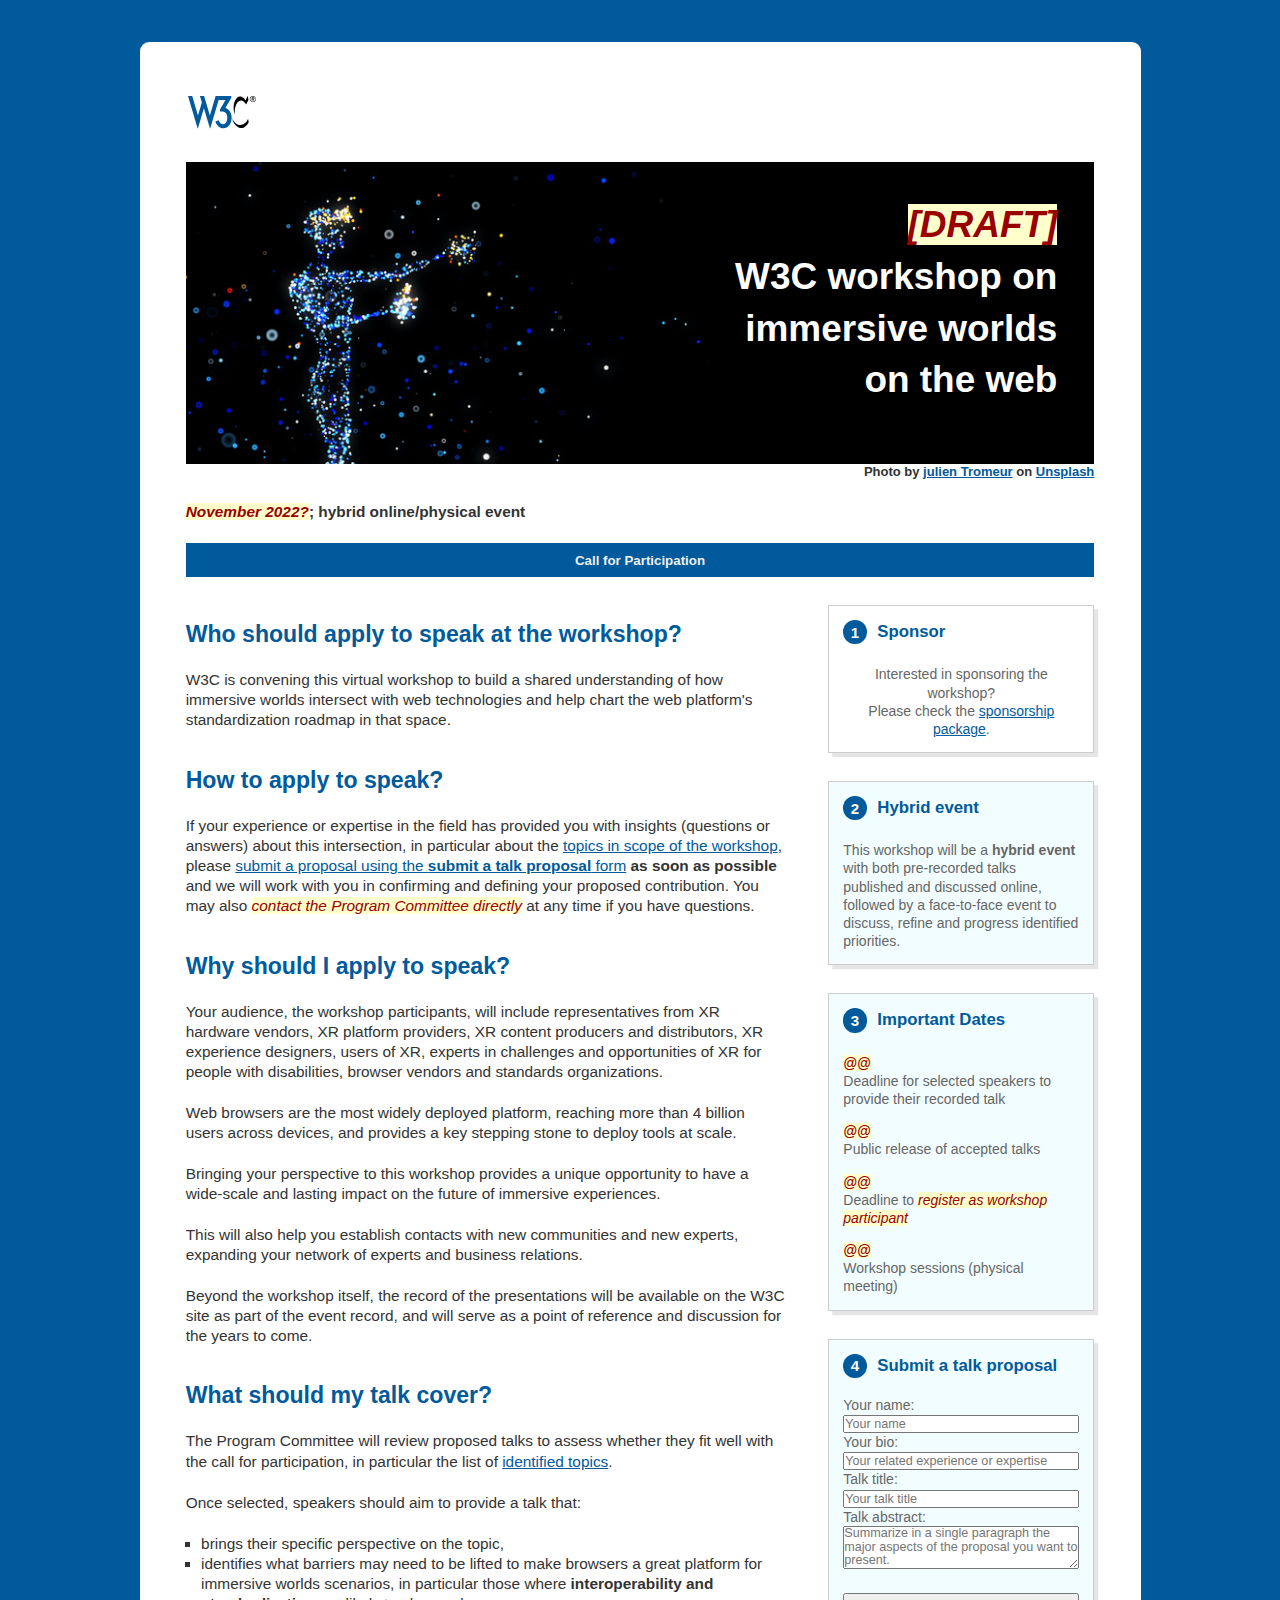
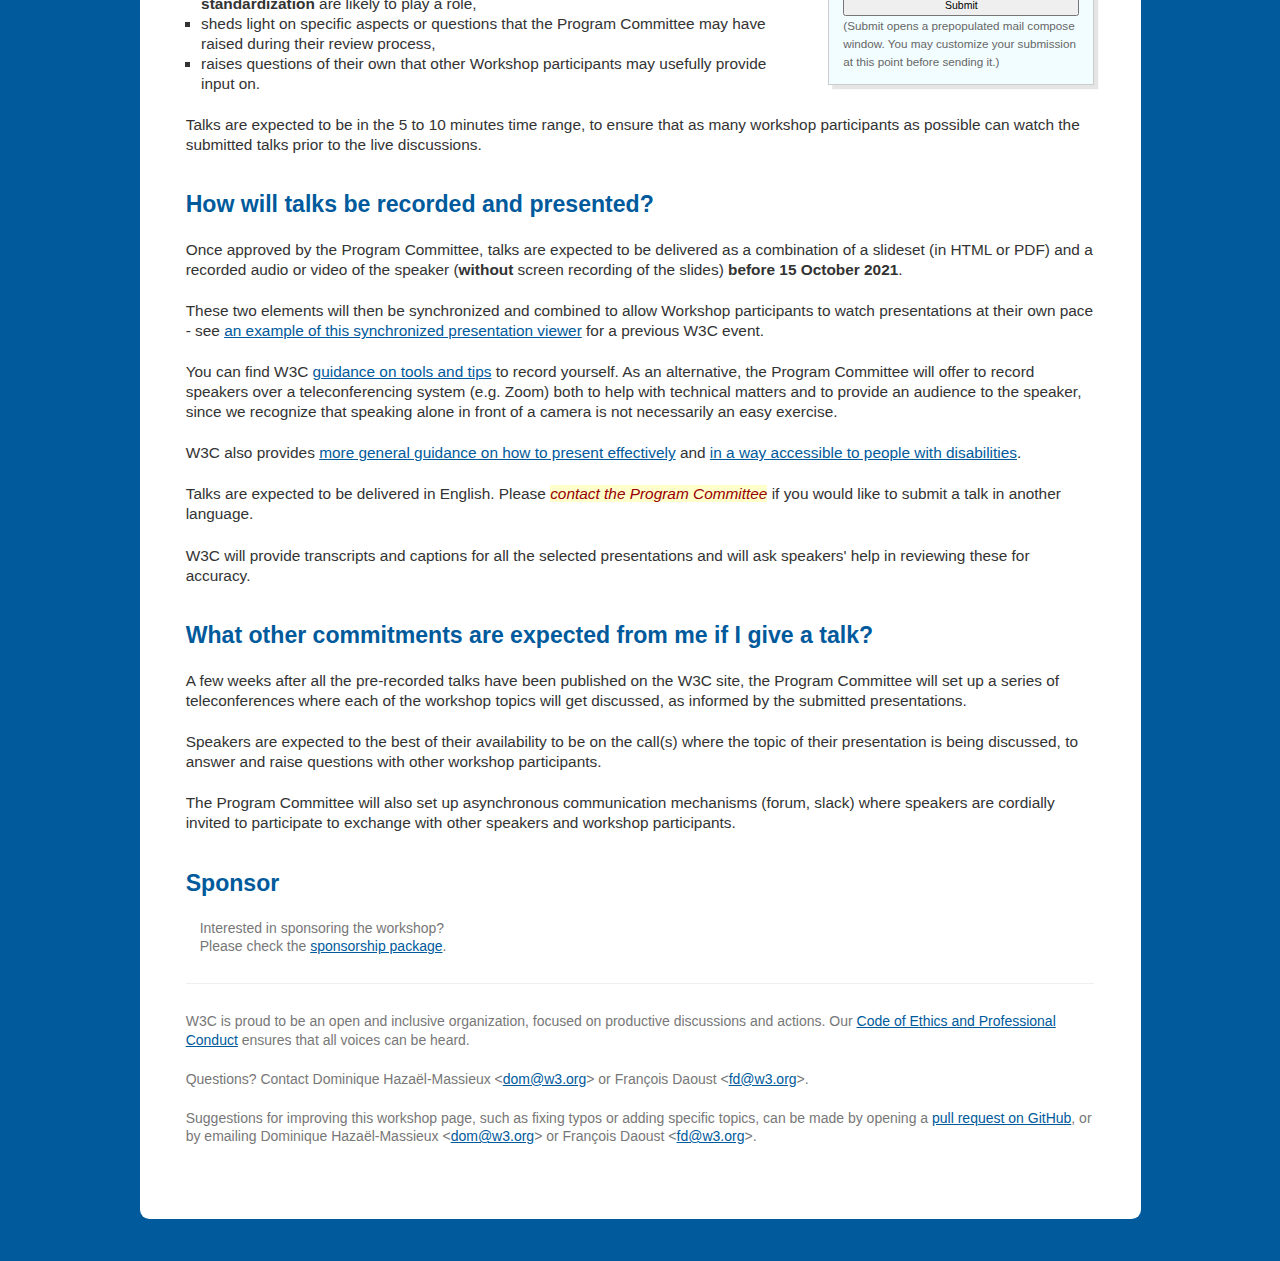
==== speakers.html @ 84b7dded "Skeleton of call for participation" ====
<!DOCTYPE html>
<html lang="en">
  <head>
    <meta charset="utf-8">
    <title>Apply to speak! W3C workshop on immersive worlds on the web</title>
    <meta name="viewport" content="width=device-width, initial-scale=1">
    <link rel="stylesheet" href="style.css">
    <meta name="twitter:site" content="@w3c">
    <meta name="twitter:card" content="summary_large_image">
    <meta property="og:title" content="W3C workshop on immersive worlds on the web">
    <meta property="og:description" content="This workshop connects the web platform and immersive worlds creators and users, and explores evolutions of the web platform to address immersive worlds requirements">
    <meta property="og:image" content="media/immersive-banner-sm.jpg">
  </head>
  <body>
    <header class="header">
      <div id="banner">
        <div>
          <p>
            <a href="https://www.w3.org/"><img alt="W3C" src=
            "media/w3c_home_nb-v.svg" height="48" width="72"></a>
          </p>
          <div class="banner-title">
            <h1>
              <strong class="todo">[DRAFT]</strong><br/>
              W3C workshop on immersive worlds on the web
            </h1>
          </div>
          <p class="attribution">
            <span>Photo by <a href="https://unsplash.com/@julientromeur?utm_source=unsplash&utm_medium=referral&utm_content=creditCopyText">julien Tromeur</a> on <a href="https://unsplash.com/s/photos/metaverse?utm_source=unsplash&amp;utm_medium=referral&amp;utm_content=creditCopyText">Unsplash</a></span>
          </p>
          <p><span class="todo">November 2022?</span>; hybrid online/physical event</p>
        </div>
      </div>
      <nav class="menu" id="menu">
        <ul>
          <li><a href="./">Call for Participation</a></li>
          <!-- <li><a href="talks.html">Pre-recorded talks</a></li>
          <li><a href="agenda.html">Live sessions</a></li>
          <li><a href="report.html">Report</a></li> -->
        </ul>
      </nav>
    </header>
    <aside class="box" id="sponsoring">
      <h2 class="footnote">
        Sponsor
      </h2>
      <p>Interested in sponsoring the workshop?<br/>Please check the <a href="sponsors.html">sponsorship package</a>.</p>
    </aside>
    <aside class="box" id="online">
      <h2 class="footnote">
        Hybrid event
      </h2>
      <p>
        This workshop will be a <b>hybrid event</b> with both pre-recorded talks
        published and discussed online, followed by a face-to-face event to
        discuss, refine and progress identified priorities.
      </p>
    </aside>
    <aside class="box" id="dates">
      <h2 class="footnote">
        Important Dates
      </h2>
      <dl>
        <dt><span class="todo">@@</span></dt>
        <dd>Deadline for selected speakers to provide their recorded talk</dd>

        <dt><span class="todo">@@</span></dt>
        <dd>Public release of accepted talks</dd>

        <dt><span class="todo">@@</span></dt>
        <dd>Deadline to <a class="todo">register as workshop participant</a></dd>

        <dt><span class="todo">@@</span></dt>
        <dd>Workshop sessions (physical meeting)</dd>
      </dl>
    </aside>
    <aside class="box" id="submit-form">
      <h2 class="footnote">
        Submit a talk proposal
      </h2>
      <label for="speaker-name">Your name:</label>
      <input id="speaker-name" placeholder="Your name" maxlength="64">

      <label for="speaker-bio">Your bio:</label>
      <input id="speaker-bio" placeholder="Your related experience or expertise" maxlength="64">

      <label for="talk-title">Talk title:</label>
      <input id="talk-title" placeholder="Your talk title" maxlength="64">

      <label for="talk-abstract">Talk abstract:</label>
      <textarea id="talk-abstract" placeholder="Summarize in a single paragraph the major aspects of the proposal you want to present." rows="3" maxlength="512"></textarea>

      <button id="submit-button">Submit</button>
      <small>(Submit opens a prepopulated mail compose window. You may customize your submission at this point before sending it.)</small>
    </aside>
    <main id="main" class="main">
      <section id="home">
        <section id="who">
          <h2>Who should apply to speak at the workshop?</h2>
          <p>
            W3C is convening this virtual workshop to build a shared
            understanding of how immersive worlds intersect with web
            technologies and help chart the web platform's standardization
            roadmap in that space.
          </p>
        </section>
        <section>
          <h2 id=submit>How to apply to speak?</h2>
          <p>
            If your experience or expertise in the field has provided you with
            insights (questions or answers) about this intersection, in
            particular about the <a href="./#topics">topics in scope of the
            workshop</a>, please <a href="#submit-form">submit a proposal using
            the <strong>submit a talk proposal</strong> form</a>
            <strong>as soon as possible</strong> and
            we will work with you in confirming and defining your proposed
            contribution. You may also
            <a class="todo">contact the
            Program Committee directly</a> at any time if you have questions.
          </p>
        </section>
        <section id="why">
          <h2>Why should I apply to speak?</h2>
          <p>
            Your audience, the workshop participants, will include
            representatives from XR hardware vendors, XR platform providers,
            XR content producers and distributors, XR experience designers,
            users of XR, experts in challenges and opportunities of XR for
            people with disabilities, browser vendors and standards
            organizations.
          </p>
          <p>
            Web browsers are the most widely deployed platform, reaching more
            than 4 billion users across devices, and provides a key stepping
            stone to deploy tools at scale.
          </p>
          <p>
            Bringing your perspective to this workshop provides a unique
            opportunity to have a wide-scale and lasting impact on the future
            of immersive experiences.
          </p>
          <p>
            This will also help you establish contacts with new communities and
            new experts, expanding your network of experts and business
            relations.
          </p>
          <p>
            Beyond the workshop itself, the record of the presentations will be
            available on the W3C site as part of the event record, and will
            serve as a point of reference and discussion for the years to come.
          </p>
        </section>
        <section id="what">
          <h2>What should my talk cover?</h2>
          <p>
            The Program Committee will review proposed talks to assess whether
            they fit well with the call for participation, in particular the
            list of <a href="./#topics">identified topics</a>.
          </p>
          <p>
            Once selected, speakers should aim to provide a talk that:
          </p>
          <ul>
            <li>
              brings their specific perspective on the topic,
            </li>
            <li>
              identifies what barriers may need to be lifted to make browsers a
              great platform for immersive worlds scenarios, in
              particular those where <strong>interoperability and
              standardization</strong> are likely to play a role,
            </li>
            <li>
              sheds light on specific aspects or questions that the Program
              Committee may have raised during their review process,
            </li>
            <li>
              raises questions of their own that other Workshop participants may
              usefully provide input on.
            </li>
          </ul>
          <p>
            Talks are expected to be in the 5 to 10 minutes time range, to
            ensure that as many workshop participants as possible can watch
            the submitted talks prior to the live discussions.
          </p>
        </section>
        <section id="how">
          <h2>How will talks be recorded and presented?</h2>
          <p>
            Once approved by the Program Committee, talks are expected to be
            delivered as a combination of a slideset (in HTML or PDF) and a
            recorded audio or video of the speaker (<strong>without</strong>
            screen recording of the slides)
            <strong>before 15 October 2021</strong>.
          </p>
          <p>
            These two elements will then be synchronized and combined to allow
            Workshop participants to watch presentations at their own pace -
            see <a href="https://www.w3.org/2020/06/machine-learning-workshop/talks/web_platform_a_30_000_feet_view_web_platform_and_js_environment_constraints.html">an
            example of this synchronized presentation viewer</a> for a previous
            W3C event.
          </p>
          <p>
            You can find W3C
            <a href="https://www.w3.org/wiki/Virtual_Presentations">guidance on
            tools and tips</a> to record yourself. As an alternative, the
            Program Committee will offer to record speakers over a
            teleconferencing system (e.g. Zoom) both to help with technical
            matters and to provide an audience to the speaker, since we
            recognize that speaking alone in front of a camera is not
            necessarily an easy exercise.
          </p>
          <p>
            W3C also provides
            <a href="https://www.w3.org/wiki/Speaker_Resources">more general
            guidance on how to present effectively</a> and
            <a href="https://www.w3.org/WAI/training/accessible.php#during">in a
            way accessible to people with disabilities</a>.
          </p>
          <p>
            Talks are expected to be delivered in English. Please
            <a class="todo">contact the
            Program Committee</a> if you would like to submit a talk in another
            language.
          </p>
          <p>
            W3C will provide transcripts and captions for all the selected
            presentations and will ask speakers' help in reviewing these for
            accuracy.
          </p>
        </section>
        <section id="other">
          <h2>What other commitments are expected from me if I give a talk?</h2>
          <p>
            A few weeks after all the pre-recorded talks have been published on
            the W3C site, the Program Committee will set up a series of
            teleconferences where each of the workshop topics will get
            discussed, as informed by the submitted presentations.
          </p>
          <p>
            Speakers are expected to the best of their availability to be on
            the call(s) where the topic of their presentation is being
            discussed, to answer and raise questions with other workshop
            participants.
          </p>
          <p>
            The Program Committee will also set up asynchronous communication
            mechanisms (forum, slack) where speakers are cordially invited to
            participate to exchange with other speakers and workshop
            participants.
          </p>
        </section>

        <section id="sponsors">
          <h2>
            Sponsor
          </h2>
          <p class="small">Interested in sponsoring the workshop?<br/>Please check the <a href="sponsors.html">sponsorship package</a>.</p>
        </section>
      </section>
    </main>
    <footer class="footer" id="footer">
      <p>
        W3C is proud to be an open and inclusive organization, focused on
        productive discussions and actions. Our <a href=
        "https://www.w3.org/Consortium/cepc/">Code of Ethics and Professional
        Conduct</a> ensures that all voices can be heard.
      </p>
      <p>Questions? Contact Dominique Hazaël-Massieux
        &lt;<a href="mailto:dom@w3.org">dom@w3.org</a>&gt; or
        François Daoust &lt;<a href="mailto:fd@w3.org">fd@w3.org</a>&gt;.
      </p>
      <p>
        Suggestions for improving this workshop page, such as fixing typos or
        adding specific topics, can be made by opening a <a href=
        "https://github.com/w3c/immersive-worlds-workshop/">pull request on
        GitHub</a>, or by emailing Dominique Hazaël-Massieux
        &lt;<a href="mailto:dom@w3.org">dom@w3.org</a>&gt; or
        François Daoust &lt;<a href="mailto:fd@w3.org">fd@w3.org</a>&gt;.
      </p>
    </footer>
    <script src="script.js"></script>
    <script src="submit.js"></script>
  </body>
</html>
---- style.css ----
/* Defaults for some new HTML5 elements for older browsers */
header, nav, section, aside, main, footer, details {display: block}
summary {display: list-item}
header {font-weight: bold}

* {
  -moz-box-sizing: border-box;
  -webkit-box-sizing: border-box;
  box-sizing: border-box;
  margin: 0;
  padding: 0;
}


html,
body {
  background: #fff;
}

html {
  font-size: 14px;
  padding: 3em;
}

body {
  border-radius: .6em;
  color: #333;
  font: 1.1em/1.3 Helvetica, Arial, Verdana, sans-serif;
  hyphens: manual;
  margin: 0 auto;
  max-width: 65em;
  padding: 1em;
}

.header :first-child {
  margin-top: 0;
}


.footer :last-child {
  margin-bottom: 0;
}

h1,
h2,
h3,
h4,
h5,
p,
dl,
ul,
ol {
  margin: 1.5rem 0;
}

h3 {
  margin-top: 4rem;
}

h2 + h3,
h2 + section > h3 {
  margin-top: 1.5rem;
}

h4 {
  margin-top: 3rem;
}

h3 + h4,
h3 + section > h4 {
  margin-top: 1.5rem;
}

ol {
  margin-left: 1.1em;
}

a,
h1,
h2,
.menu a.active-tab {
  color: #005a9c;
}

a:hover {
  color: #111;
}

a.ref,
.has-ref {
  cursor: pointer;
}

p.has-ref {
  cursor: initial;
}

a.ref {
  color: inherit;
  display: none;
  font-size: 1em;
  left: 0;
  opacity: .25;
  position: absolute;
  text-decoration: none;
}

.has-ref:hover > a.ref {
  display: block;
}

.has-ref:target > a.ref {
  display: block;
  opacity: .5;
}

.has-ref {
  margin-left: -1em;
  padding-left: 1em;
  position: relative;
}

.graphic {
  height: 13em;
  margin: 0 -1.5em;
  overflow: hidden;
  position: relative;
}

.graphic img {
  bottom: 0;
  height: 100%;
  left: 0;
  position: absolute;
  width: 100%;
}

.box,
.type {
  box-shadow: .3em .3em 0 rgba(0,0,0,.1);
  border: 1px solid #ccc;
  margin-top: 0;
}


/* Each section has a link to the next section, or to the top of the
   page. The link is inside an element (usually <p>) with
   class=skip.

   Inside the banner (<header>), the link is nearly transparent unless
   it has the focus, because that looks better. It remains visible for
   a second after it lost the focus again.

   The maximum width of a normal section is 52rem/20em minus a bit for
   the scrollbar, hence we set the maximum width of the .skip to a
   little less than 20em.

   Skip-arrows have a color depending on the section background. Give
   them a 1-pixel outline so they are visible in case they are on top
   of an image.
*/
.skip {position: absolute; top: -3.6rem; right: 0; color: #c9242b; width: 100%;
  z-index: 1;
  max-width: 19.7em; text-align: right; font-size: 2em; margin: 0; height: 0}
section:nth-of-type(2n+1) .skip {color: black;
  text-shadow: -1px -1px 0 hsl(0,0%,98%), 1px 1px 0 hsl(0,0%,98%),
    -1px 1px 0 hsl(0,0%,98%), 1px -1px 0 hsl(0,0%,98%)}
section:nth-of-type(2n+2) .skip {color: white;
  text-shadow: -1px -1px 0 #005a9c, 1px 1px 0 #005a9c,
    -1px 1px 0 #005a9c, 1px -1px 0 #005a9c}
footer .skip {color: black;
  text-shadow: -1px -1px 0 #eee, 1px 1px 0 #eee,
    -1px 1px 0 #eee, 1px -1px 0 #eee}
@media (min-width: 46em) and (min-height: 46em), (min-width: 56em) {
  .skip {top: -7.2rem}}
header .skip {top: -1.2rem; z-index: 2}
.skip a span {display: none} /* Suppress text meant for Lynx */
.skip a {text-decoration: none}
header .skip a {opacity: 0.1; transition: 1s 1s}
header .skip a:hover, header .skip a:focus {opacity: 1; transition: 0.2s;
  background: #ccc}
@supports (transform: translate(50%, 0)) {
  .skip {right: 50%; transform: translate(50%, 0)}
}
.skip {display: none}   /* No skip link on small screens */
@media screen and (min-width: 33em) {.skip {display: block}}

/* If you rather clip than squeeze the image, remove `height: 100%`. */
.box {
  clear: right;
  color: #666;
  float: right;
  font-size: 1rem;
  margin-left: 3rem;
  margin-bottom: 2rem;
  padding: 1em;
  width: 19em;
  background-color: #f2fdff;
}

.box h2 {
  font-size: 1.2rem;
  line-height: 1.4;
  margin: 0;
}

.box *:last-child {
  margin-bottom: 0;
}

.box.compact p {
  margin-top: 0;
  margin-bottom: 0;
}
.box.compact ul {
  margin-top: 0;
}

#sponsoring {
  background-color: white;
}

#sponsoring p {
  text-align: center;
}

.small {
  color: #777;
  font-size: 1rem;
}

.image-paragraph-host {
  margin-bottom: .75em;
}

.image-paragraph {
  margin: 0;
}

.image-link {
  display: block;
}

.image-link img {
  max-width: 225px;
  padding: 2.5vmin 0;
  width: 100%;
}

.footer {
  border-top: 1px solid #eee;
  clear: both;
  color: #777;
  font-size: 1rem;
  margin: 2rem 0;
  padding-top: .5rem;
}

.menu {
  background: #005a9c;
  font-size: 1rem;
  margin: 0 0 2em;
}

.menu,
.menu ul,
.menu li {
  width: 100%;
}

.menu ul {
  display: flex;
  list-style: none;
  margin: 0;
  padding: 0;
}

.menu li + li a {
  border-left: 2px solid #fff;
}

.menu a {
  color: #eee;
  display: block;
  font-size: .95rem;
  height: 100%;
  padding: .6rem;
  text-align: center;
  text-decoration: none;
  transition: .05s background ease-in-out, .05s color ease-in-out;
  -moz-user-select: none;
  -ms-user-select: none;
  -webkit-user-select: none;
  user-select: none;
  width: 100%;
}

.menu a:hover {
  background: #111;
  color: #fff;
}

.menu a:active {
  opacity: .75;
}

.menu a.active-tab {
  background: #fff;
  font-weight: bold;
  pointer-events: none;
  border-top: solid thin #005a9c;
  border-bottom: solid thin #005a9c;
}

ul {
  list-style: square;
  margin-left: 0;
  padding-left: 1em;
  margin-top: 0;
}

ul ul {
  margin-bottom: 0;
}

blockquote {
  margin-left: 1em;
}

.main {
  margin-top: 3rem;
}

dd {
  margin: 0 0 .6em;
}

dt {
  font-weight: 700;
  margin-top: 1rem;
}

.main dt {
  margin-top: 2rem;
}

img {
  display: inline-block;
  max-width: 100%;
}

h1,
h2,
h3,
h4 {
  break-after: avoid;
}

.main h2 {
  margin-top: 1.5em;
}

address {
  line-height: .25em;
}

@media all and (min-width: 699px) {
  html {
    background: #005a9c;
  }
}

@media all and (max-width: 860px) {
  html {
    padding: 0;
  }

  body {
    border-radius: 0;
  }

  .menu ul {
    display: block;
  }

  .menu li + li a {
    border-top: 2px solid #fff;
    border-left: 0;
  }

  .menu li + li a {
    margin-left: 0;
  }

  .graphic {
    height: 10em;
    margin: 0;
  }

  /* The right-floating boxes become normal blocks. */
  .box {
    float: none;
    margin-left: 0;
    width: auto;
  }
}

@page {
  margin: 2cm;
}

@media print {
  html {
    background: none;
    padding: 0;
  }

  body {
    background: none;
    border-radius: 0;
    padding: 0;
  }
}

/* Initialize footnote counters. */
body {
  counter-reset: footnote_counter footnote-ref_counter;
}

h2.footnote {
  counter-increment: footnote_counter;
}

a.footnote-ref {
  counter-increment: footnote-ref_counter;
  text-decoration: none;
}

h2.footnote:before {
  content: counter(footnote_counter);
  display: block;
  float: left;
  font-size: .9em;
  margin-right: 1.25ch;
  padding: 2em 4em;
  vertical-align: top;
}

h2.footnote:after {
  clear: both;
  content: "";
  display: block;
}

a.footnote-ref:after {
  content: counter(footnote-ref_counter);
  font-size: .6em;
  margin-left: .25em;
  vertical-align: super;
}

h2.footnote:before,
a.footnote-ref:after {
  background-color: #005a9c;
  border-radius: 50%;
  color: #fff;
  font-weight: 700;
  padding: .1em .5em;
}

.schedule {
  list-style: none;
}

.schedule li,
summary .desc {
  display: flex;
}

.schedule li + li {
  margin-top: .5rem;
}

summary .time {
  background-color: #005c9c;
  border-radius: 5px 0 0 5px;
  color: #fff;
  display: block;
  font-weight: bold;
  margin-bottom: 5px;
  min-width: 8em;
  vertical-align: top;
  white-space: nowrap;
}

summary .time,
.title,
.type {
  padding: 3px 6px;
}

.break summary .time {
  background-color: #666;
  color: #fff;
}

.break .title {
  color: gray;
  font-style: italic;
}

summary .time span { font-size: 67%; }

.type {
  clear: right;
  display: inline-block;
  font-size: 67%;
  font-weight: normal;
  height: 100%;
  margin: 0 13px 0 0;
  order: -1;
  min-width: 6.4em;
}

.type:empty {
  border-color: transparent;
  box-shadow: none;
}

dt.type {
  font-size: 100%;
  margin: 0;
}

.type-lightning {
  background-color: #ffe7ba;
}

.type-plenary {
  background-color: #b9d3ee;
}

.type-breakout {
  background-color: #c0d9af;
}

.type-workshop {
  background-color: #ffe4e1;
}

span.title {
  display: block;
  flex: 1;
  margin-left: 5px;
  order: 1;
}

summary {
  display: block;
}

summary::-webkit-details-marker {
  display: none;
}

li:not(.no-details) details summary .desc {
  cursor: pointer;
}

details summary .desc:before {
  color: #999;
  content: "▶";
  display: inline-block;
  height: 18px;
  margin-right: 8px;
  order: -2;
  width: 18px;
}

details[open] summary .desc:before {
  color: #666;
  transform: rotate(90deg);
  position: relative;
  left: -2px;
  top: 5px;
}

.no-details details .desc:before {
  content: "";
}

details,
.no-details details:hover {
  opacity: .9;
}

details summary {
  outline: none;
}

details:hover,
details[open] summary {
  opacity: 1;
}

.schedule details {
  width: 100%;
}

.schedule details dl {
  box-shadow: .3em .3em 0 rgba(0,0,0,.1);
  border: 1px solid #ccc;
  margin: 9px 0 5px 27px;
  padding: 1rem;
  position: relative;
}

/* from http://nicolasgallagher.com/pure-css-speech-bubbles/demo/ */
.schedule details dl::after {
  border-color: #005c9c transparent;
  border-style: solid;
  border-width: 15px 15px 0;
  content: "";
  display: block;
  left: 8em;
  position: absolute;
  top: -16px;
  width: 0;
}

.schedule details dt {
  margin: 0;
}

.schedule details dd {
  margin: 0 0 0 1rem;
}

.schedule details dd span {
  font-size: 75%;
  color: #888;
  display: block;
  margin-bottom: .25em;
}

.schedule details dd + dt {
  margin-top: 1rem;
}

.format {
  margin-bottom: 2.25rem;
}

.format dt {
  font-size: 1.1rem;
  /*font-weight: 600;*/
  margin: .5rem 0 1.25rem;
  padding: .5rem 1rem;
}

.format dd {
  margin: 0 1rem 1.5rem;
}

#sponsors p {
  margin-left: 1em;
}

.sponsors-section {
  margin-top: 1rem;
}

.sponsors-section :first-child {
  margin-top: 0;
}

.sponsors-section :last-child {
  margin-bottom: 0;
}

#notification {
  background-color: #ff0;
  border: 1px solid #ccc;
  box-shadow: .2em .4em .5em #888;
  color: #666;
  font-size: 1rem;
  font-weight: 700;
  margin: 0 0 1em;
  padding: .3em;
  text-align: center;
}

.concluded {
  text-decoration: line-through;
}

@media print {
  h1 {
    background: none;
    color: #111;
  }

  nav, aside {
    display: none;
  }

  body,
  article {
    margin: 0;
    padding: 0;
    width: 100%;
  }

  @page {
    margin: 2cm;
  }

  h2, h3 {
    page-break-after: avoid;
  }

  article {
    page-break-before: always;
  }

  ul, img {
    page-break-inside: avoid;
  }

  #dates {
    display: none;
  }
}

cite {
  font-weight: bold;
}

.phone {
  text-indent: -1em;
  margin-left: 2em;
  margin-top: 0;
  margin-bottom: 0;
}

.phone cite {
  padding: 3px 0;
  margin: 0;
  padding-left: 0;
  border-left: none;
  font-weight: bold;
}

.irc {
  padding: 0.3em;
  background-color: #eee;
}

.irc cite {
  padding: 3px 0;
  margin: 0;
  padding-left: 0;
  border-left: none;
  font-weight: bold;
}

ol ol {
  margin: 1.5rem;
  margin-top: 0;
  margin-bottom: 0;
}

.note {
  background: #c0d9af;
  box-shadow: 10px 5px 3px 0px gray;
  border-width: thin;
  border-style: thin;
  border-radius: 3px;
  max-width: 400px;
  padding: 1rem;
}

.note p {
  margin: 0;
}

.note ul {
  margin-bottom: 0;
}

.warning {
  box-shadow: 10px 5px 3px 0px gray;
  border-top-width: thin;
  border-right-width: thin;
  border-bottom-width: thin;
  border-left-width: thin;
  border-top-style: solid;
  border-right-style: solid;
  border-bottom-style: solid;
  border-left-style: solid;
  border-radius: 3px;
  width: 80%;
  padding-top: 0.5em;
  padding-right: 0.5em;
  padding-bottom: 0.5em;
  padding-left: 0.5em;
}

.warning h1 {
  font-size: 120%;
  font-style: italic;
  font-weight: bold;
  text-align: center;

}

.warning p {
  font-size: 110%;
}

.todo {
  color: #900;
  background-color:#FFC !important;
  font-style: italic;
}

#banner .banner-title {
  position: relative;
  background: url('media/immersive-banner-sm.jpg') no-repeat 100% 100%;
  background-size: auto 100%;
  height: 302px;
}

#banner h1 {
  position: absolute;
  right: 0;
  width: min(11em, 100%);
  margin: 0;
  color: white;
  text-align: right;
  font-size: min(180% + 1vw, 240%);
  line-height: 1.4;
  padding: 1em;
}
#banner h1+p {
  margin-top: 0;
}

button {
  font-size: 75%;
  padding: 0.3em;
}

a.char {
  text-decoration: none;
}

ul.detailed {
  list-style: none;
  padding-left: 0;
}

ul.detailed li:not(.no-details) details summary {
  color: #333;
  cursor: pointer;
}

ul.detailed li:not(.no-details) details summary:before {
  color: #333;
  content: "▶";
  display: inline-block;
  height: 18px;
  margin-right: 8px;
  order: -2;
  width: 18px;
}

ul.detailed details[open] summary {
  text-decoration: underline;
}

ul.detailed li:not(.no-details) details[open] summary:before {
  transform: rotate(90deg);
  position: relative;
  left: -2px;
  top: 5px;
}

ul.detailed .no-details details[open] summary {
  margin-bottom: 1em;
}

ul.detailed .no-details summary:before {
  color: #333;
  content: "⏹";
  display: inline-block;
  height: 18px;
  margin-right: 8px;
  order: -2;
  width: 18px;
}

ul.detailed dl, ul.detailed ul {
  margin-top: 0;
}
ul.detailed dt {
  margin-top: 0.5em;
}

ul.detailed details {
  opacity: 1;
}

table {
  border-collapse: collapse;
}

th, td {
  border: thin solid #00365C;
  padding: 0.5em;
  vertical-align: top;
}

th:nth-child(1) {
  width: 150px;
}

th {
  background-color: #005a9c;
  color: white;
}

figure {
  max-width: 600px;
  margin-left: auto;
  margin-right: auto;
  text-align: center;
}

.attribution {
  font-size: small;
  text-align: right;
  margin-top: 0;
  margin-bottom: 0;
  color: #333;
}

dfn {
  font-weight: bolder;
}

label:before, label:after {
  content: "\a";
  white-space: pre;
}

input, textarea {
  width: 100%;
  font: .9em/1.1 Helvetica, Arial, Verdana, sans-serif;
}

input[type=checkbox] {
  width: initial;
}

button {
  margin: 20px 0 0 0;
  width: 100%;
}


div.talks > details {
  border: 1px solid #ccc;
  border-radius: .6em;
  box-shadow: .3em .3em 0 rgba(0,0,0,.1);
  margin-top: 20px;
  padding: 1em;
}

div.talks > details > summary > div {
  display: flex;
  height: 150px;
}

div.talks > details > summary > div > div {
  flex-grow: 1;
}

div.talks > details > summary img {
  flex-basis: 100px;
  object-fit: cover;
  object-position: center top;
  border-radius: .6em;
}

div.talks > details > summary {
  position: relative;
  list-style: none;
}

div.talks > details > summary::-webkit-details-marker {
  display: none;
}

div.talks h4 {
  cursor: pointer;
}

div.talks > details > summary > div:after {
  content: 'more ►';
  position: absolute;
  left: 0;
  bottom: -10px;
  cursor: pointer;
  color: gray;
  display: none;
}

@media all and (min-width: 620px) {
  div.talks > details > summary > div:after {
    display: block;
  }
}

div.talks > details > summary.nopicture > div:after {
  right: 10px;
}

div.talks > details[open] > summary > div:after {
  content: 'less ▼';
  cursor: pointer;
}

div.talks > details[open] > summary img {
  display: none;
}

div.talks .button {
  padding: .5em;
  margin-top: 1em;
  background: #005a9c;
  border: none;
  font-size: 1.2rem;
  color: white;
  box-shadow: .2em .3em .4em #888;
  display: flex;
  align-items: center;
  justify-content: center;
  width: 8em;
  text-decoration: none;
}

div.talks .button:not([href]) {
  background: rgb(240,240,240);
  color: rgb(100,100,100);
}

div.talks h4 {
  color: #005a9c;
  font-size: 1em;
  margin-top: 0;
  margin-bottom: 0;
}

@media all and (min-width: 500px) {
  body {
    padding: 3em;
  }

  div.talks h4 {
    font-size: 1.3em;
  }
}

div.talks dt {
  margin: 0;
}

div.talks dd {
     margin: 0;
     padding-left: 1rem;
}

div.talks dd + dd { font-style: italic;}

div.talks dd + dt {
  padding-top: 1rem;
}

div.talks .speaker {
  display: flex;
  flex-direction: column;
  align-items: center;
  font-style: italic;
}

div.talks .speaker img {
  order: 2;
  margin-top: 1.5rem;
  margin-left: 1rem;
  border-radius: .6em;
}

@media all and (min-width: 600px) {
  div.talks .speaker {
    flex-direction: initial;
    align-items: initial;
  }
}

div.talks .speaker span {
  font-weight: bold;
}

[data-action=toggle] button {
  width: 300px;
  margin-top: 0;
  height: inherit;
}

.picto::before {
  font-family: iconmonstr-iconic-font;
  font-size-adjust: 1.0;
  line-height: 0.6;
  font-style: normal;
  margin-right: 0.33em;
  vertical-align: middle;
  text-indent: 0;
  text-rendering: auto;
  -webkit-font-smoothing: antialiased;
  -moz-osx-font-smoothing: grayscale;
}

.buttons, .badges {
  overflow: visible;
  display: grid;
  grid: "a b" / 1fr 1fr;
  grid-gap: 2px;
  gap: 2px;
  align-items: stretch;
  justify-items: stretch;
}

@media all and (min-width: 33em) {
  .buttons, .badges {
    grid: "a b c" / 1fr 1fr 1fr;
  }
}

#slides button {
  background: hsla(204,0%,86%,1.0);
  border: 1px outset hsla(204,0%,86%,1.0);
  max-width: 13em;
  color: inherit;
  font-weight: normal !important;
  min-height: 2.5em;
  padding-top: 0.5rem;
  padding-bottom: 0.5rem;
  margin-top: 1rem;
  cursor: pointer;
}

.buttons > * {
  background: hsla(204,0%,86%,1.0);
  border: 1px outset hsla(204,0%,86%,1.0);
  color: inherit;
  font-weight: normal !important;
  min-height: 2.5em;
  display: flex;
  align-items: center;
  justify-content: center;
  padding-top: 1rem;
  padding-bottom: 1rem;
}

.buttons > *, .badges > * {
  width: auto;
  margin: 0;
  float: none;
}

.buttons a {
  text-decoration: none;
}

#slides button:hover,
.buttons button:hover,
.buttons a:hover,
body:not(.sync) #buttonbar .button:hover {
  filter: brightness(105%);
}

.talk #intro h2 {
  font-size: 2em;
}

.talk summary {
  display: list-item;
}

.talk details ul {
  margin-top: 1em;
  margin-left: 1em;
}

i-slide {
  width: 40.889em;
  max-width: 100%;
  border-radius: 5px;
  outline: thin solid #444;
  display: block;
  margin-left: auto;
  margin-right: auto;
}

iframe {
  margin-left: auto !important;
  margin-right: auto !important;
  border-radius: 5px;
}

#slides > div {
  width: 40.889em;
  max-width: 100%;
  margin-left: auto;
  margin-right: auto;
}

body:not(.sync) #buttonbar {
  width: 40.889em;
  max-width: 100%;
  margin-left: auto;
  margin-right: auto;
}

.sync #buttonbar button {
  font-size: inherit;
  margin: inherit;
}

body:not(.sync) #buttonbar .button, body:not(.sync) #buttonbar button,
.buttons .button, .buttons button {
  text-decoration: none;
  cursor: default;
  letter-spacing: normal;
  word-spacing: normal;
  text-align: center;
  border-radius: 0.25em;
  background: hsla(204,0%,86%,1.0) padding-box;
  color: inherit;
  border: 1px outset hsla(204,0%,86%,1.0);
}

#buttonbar label:before, #buttonbar label:after {
  content: "";
}

#buttonbar [title="Help"] {
  display: none;
}

#buttonbar label {
  padding: 0.3em;
}

.button > input {
  vertical-align: initial;
}

.sync.noslides #slidenr {
  display: none;
}

.sync.noslides #video {
  position: initial;
  margin-top: 6em;
  margin-bottom: 1em;
  display: block;
}

.sync.noslides #caption {
  position: initial;
  margin-left: auto;
  margin-right: auto;
}

.sync.noslides #buttonbar span:nth-child(2) {
  display: none;
}

.related {
  background-color: #C2CDCF;
  border-radius: .6em;
  padding: 1em;
  width: 40.889em;
  max-width: 100%;
  margin-left: auto;
  margin-right: auto;
  margin-bottom: 1.5rem;
}

.sync .related {
  display: none;
}

#toc ul {
  margin-bottom: 0;
}

.back-to-toc {
  text-align: right;
  clear: both;
}

header #translations {
  float: right;
}
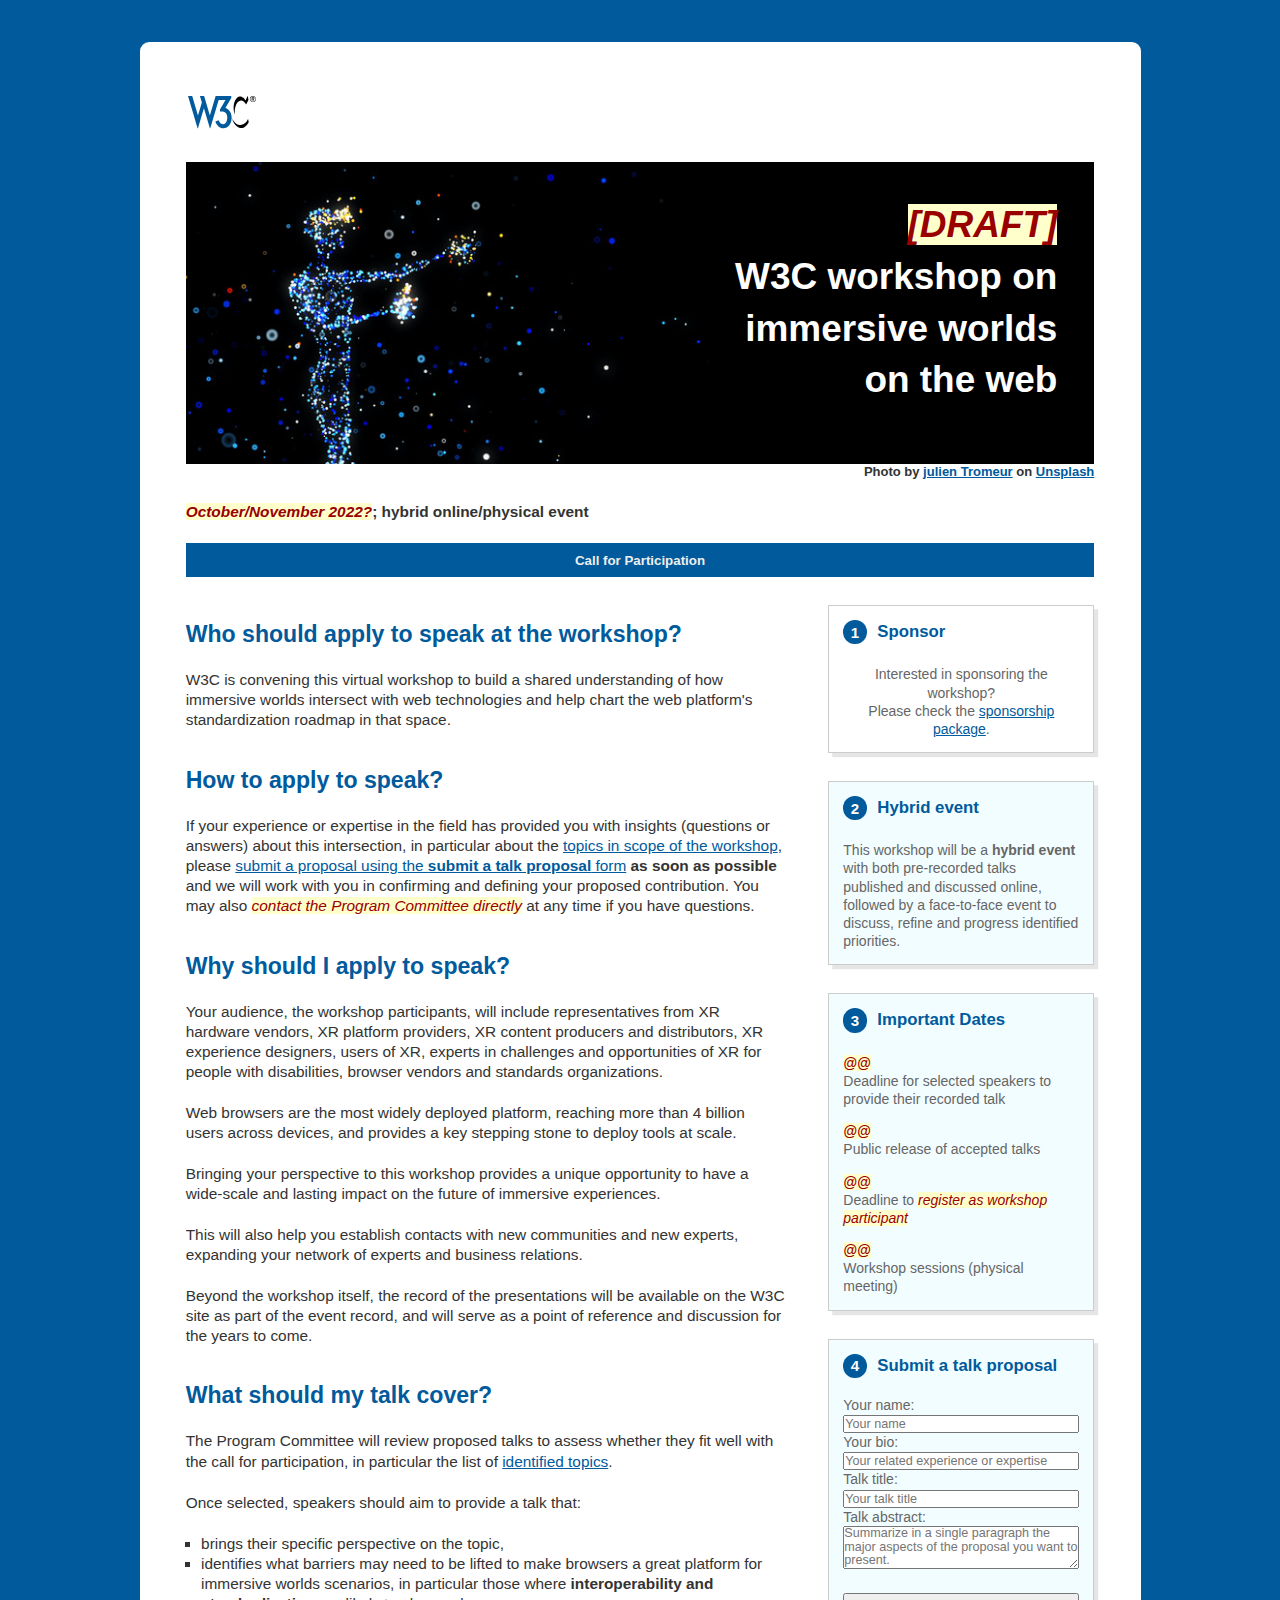
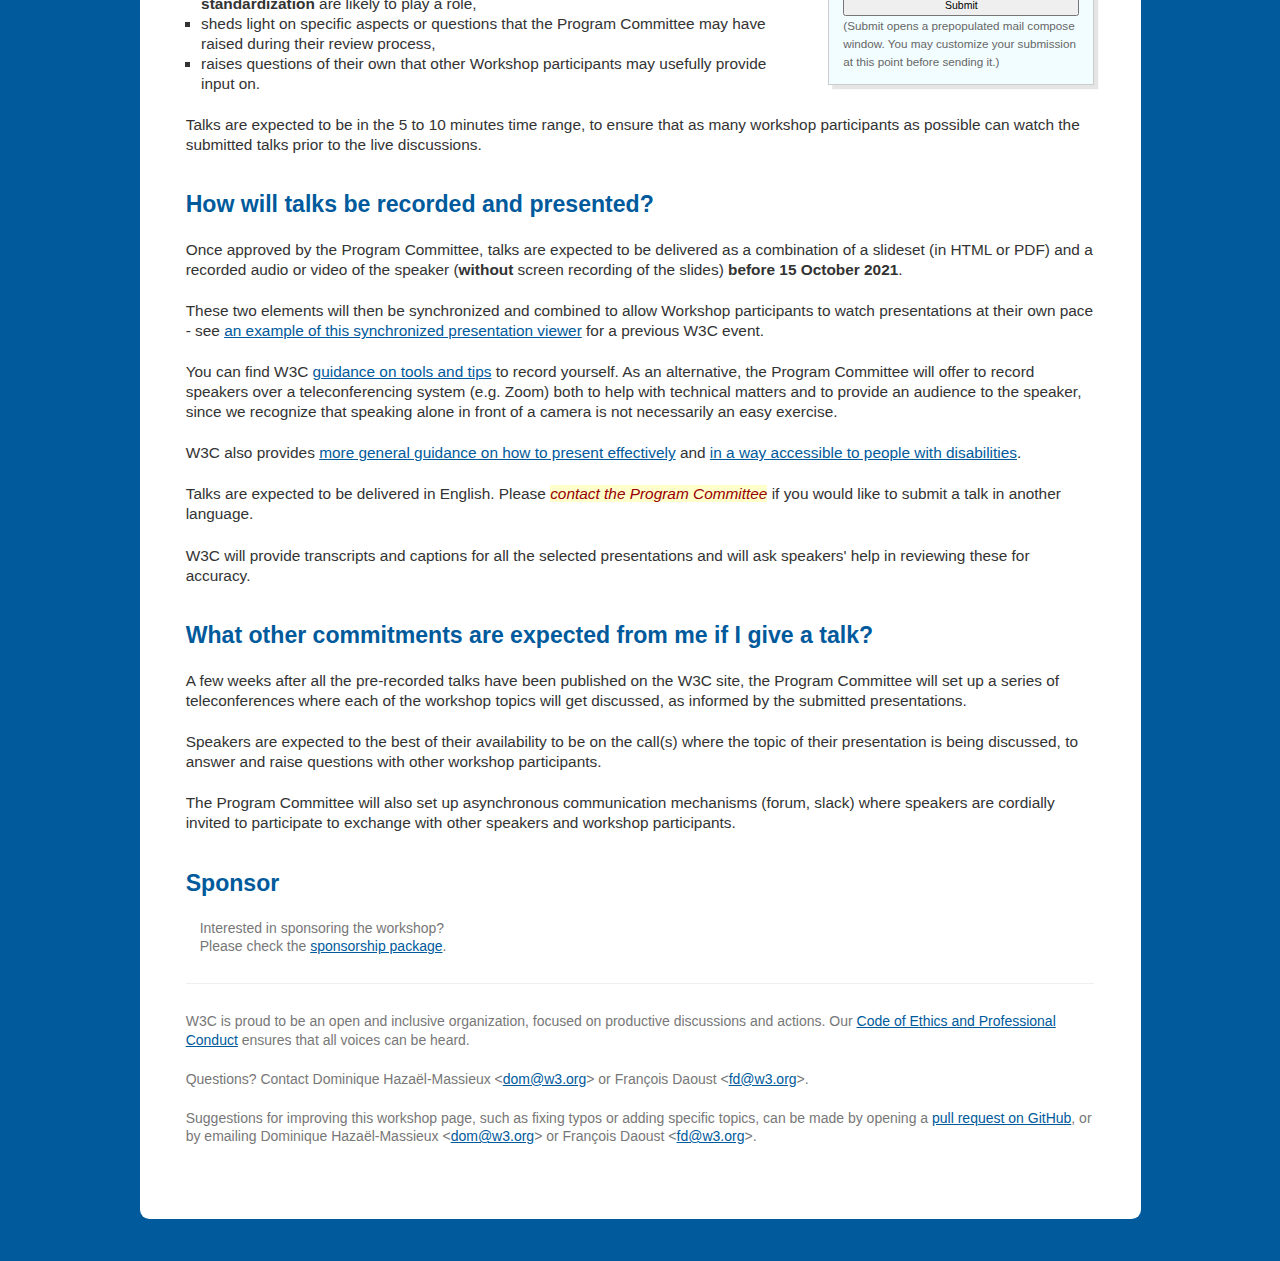
==== commit a2a2a17d: "Adjust possible workshop dates" ====
--- a/speakers.html
+++ b/speakers.html
@@ -28,7 +28,7 @@
           <p class="attribution">
             <span>Photo by <a href="https://unsplash.com/@julientromeur?utm_source=unsplash&utm_medium=referral&utm_content=creditCopyText">julien Tromeur</a> on <a href="https://unsplash.com/s/photos/metaverse?utm_source=unsplash&amp;utm_medium=referral&amp;utm_content=creditCopyText">Unsplash</a></span>
           </p>
-          <p><span class="todo">November 2022?</span>; hybrid online/physical event</p>
+          <p><span class="todo">October/November 2022?</span>; hybrid online/physical event</p>
         </div>
       </div>
       <nav class="menu" id="menu">
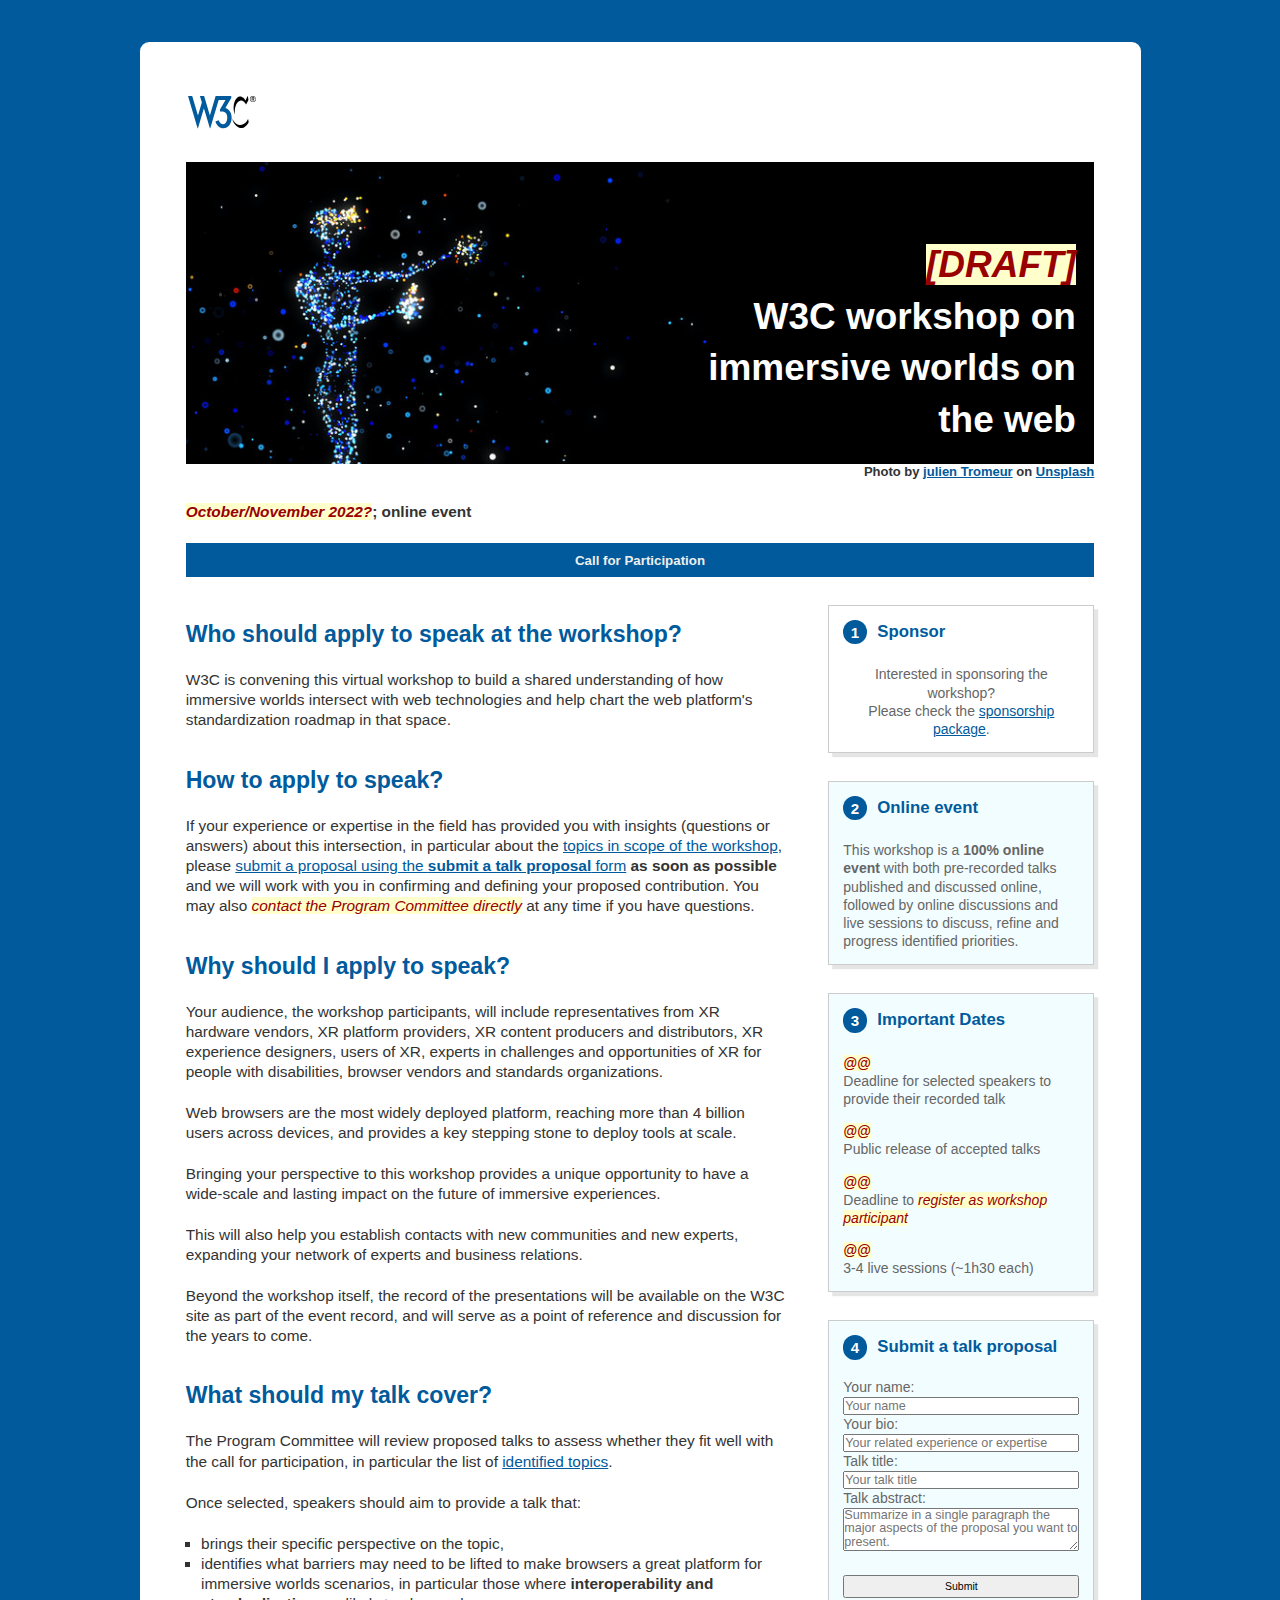
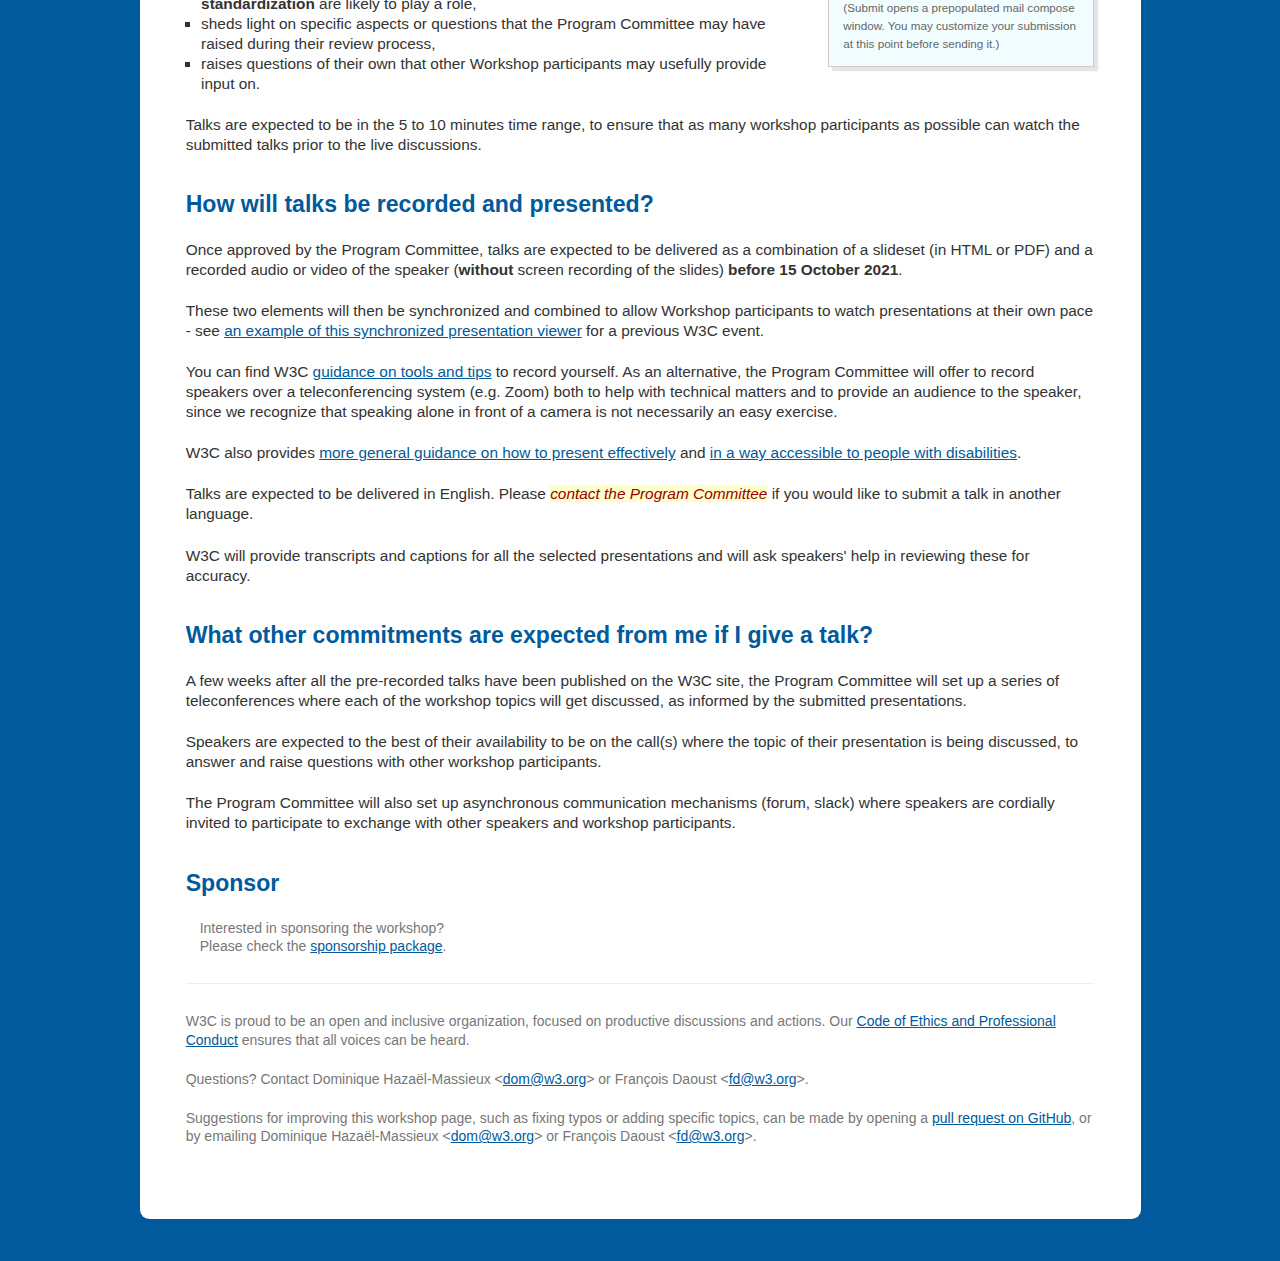
==== commit d37d87dc: "Present workshop as a 100% online event" ====
--- a/speakers.html
+++ b/speakers.html
@@ -28,7 +28,7 @@
           <p class="attribution">
             <span>Photo by <a href="https://unsplash.com/@julientromeur?utm_source=unsplash&utm_medium=referral&utm_content=creditCopyText">julien Tromeur</a> on <a href="https://unsplash.com/s/photos/metaverse?utm_source=unsplash&amp;utm_medium=referral&amp;utm_content=creditCopyText">Unsplash</a></span>
           </p>
-          <p><span class="todo">October/November 2022?</span>; hybrid online/physical event</p>
+          <p><span class="todo">October/November 2022?</span>; online event</p>
         </div>
       </div>
       <nav class="menu" id="menu">
@@ -48,12 +48,12 @@
     </aside>
     <aside class="box" id="online">
       <h2 class="footnote">
-        Hybrid event
+        Online event
       </h2>
       <p>
-        This workshop will be a <b>hybrid event</b> with both pre-recorded talks
-        published and discussed online, followed by a face-to-face event to
-        discuss, refine and progress identified priorities.
+        This workshop is a <b>100% online event</b> with both pre-recorded talks
+        published and discussed online, followed by online discussions and
+        live sessions to discuss, refine and progress identified priorities.
       </p>
     </aside>
     <aside class="box" id="dates">
@@ -71,7 +71,7 @@
         <dd>Deadline to <a class="todo">register as workshop participant</a></dd>
 
         <dt><span class="todo">@@</span></dt>
-        <dd>Workshop sessions (physical meeting)</dd>
+        <dd>3-4 live sessions (~1h30 each)</dd>
       </dl>
     </aside>
     <aside class="box" id="submit-form">
--- a/style.css
+++ b/style.css
@@ -19,17 +19,22 @@
 
 html {
   font-size: 14px;
-  padding: 3em;
+  padding: 0;
 }
 
 body {
-  border-radius: .6em;
+  border-radius: 0;
   color: #333;
-  font: 1.1em/1.3 Helvetica, Arial, Verdana, sans-serif;
+  font: 1.1em/1.3 Open Sans, Helvetica, Arial, Verdana, sans-serif;
   hyphens: manual;
   margin: 0 auto;
   max-width: 65em;
   padding: 1em;
+}
+
+aside {
+  position: relative;
+  z-index: 1;
 }
 
 .header :first-child {
@@ -365,20 +370,23 @@
 }
 
 @media all and (min-width: 699px) {
+  body {
+    padding: 3em;
+  }
+}
+
+@media all and (min-width: 860px) {
   html {
     background: #005a9c;
+    padding: 3em;
+  }
+
+  body {
+    border-radius: .6em;
   }
 }
 
 @media all and (max-width: 860px) {
-  html {
-    padding: 0;
-  }
-
-  body {
-    border-radius: 0;
-  }
-
   .menu ul {
     display: block;
   }
@@ -826,21 +834,22 @@
 
 #banner .banner-title {
   position: relative;
-  background: url('media/immersive-banner-sm.jpg') no-repeat 100% 100%;
+  background: url('media/immersive-banner-sm.jpg') no-repeat 30% 100%;
   background-size: auto 100%;
-  height: 302px;
+  height: min(302px, calc(210 * (100vw / 400)));
 }
 
 #banner h1 {
   position: absolute;
   right: 0;
+  bottom: 0;
   width: min(11em, 100%);
   margin: 0;
   color: white;
   text-align: right;
   font-size: min(180% + 1vw, 240%);
   line-height: 1.4;
-  padding: 1em;
+  padding: 0.5em;
 }
 #banner h1+p {
   margin-top: 0;
@@ -1063,10 +1072,6 @@
 }
 
 @media all and (min-width: 500px) {
-  body {
-    padding: 3em;
-  }
-
   div.talks h4 {
     font-size: 1.3em;
   }
